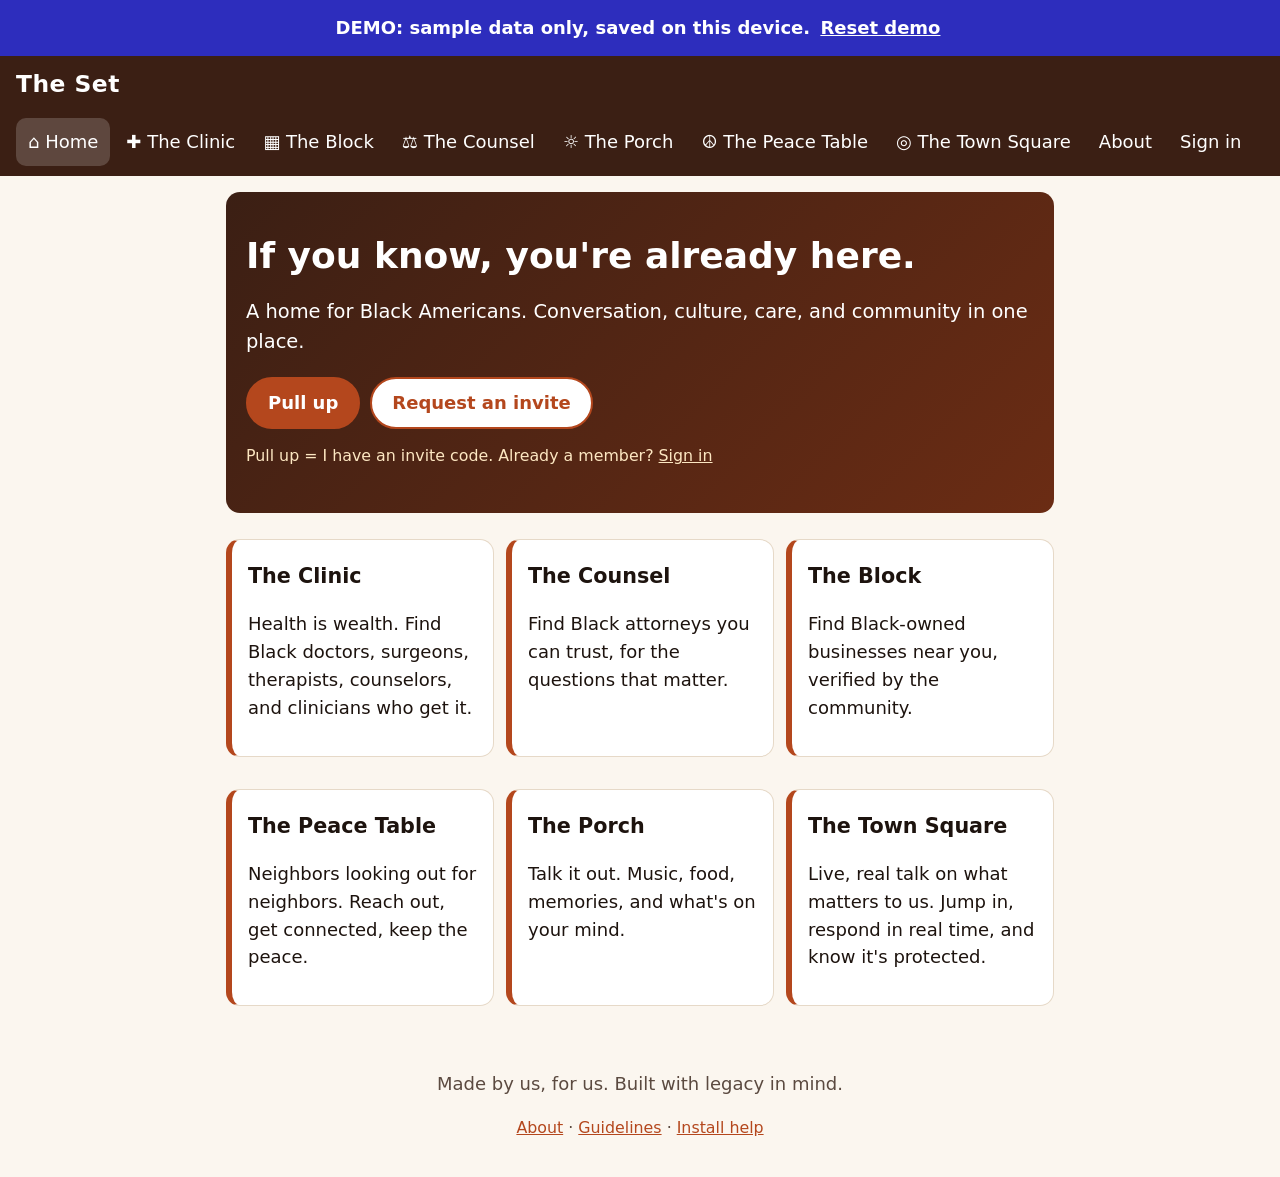
==== index.html @ 63e3b4ee "The Set v1: invite-only PWA (demo mode, Supabase schema with RLS)" ====
<!doctype html>
<html lang="en">
<head>
<meta charset="utf-8">
<meta name="viewport" content="width=device-width, initial-scale=1, viewport-fit=cover">
<title>The Set</title>
<meta name="description" content="If you know, you're already here.">
<meta name="theme-color" content="#3b1f14">
<meta name="robots" content="noindex">
<link rel="manifest" href="manifest.webmanifest">
<link rel="icon" href="icons/icon.svg" type="image/svg+xml">
<link rel="apple-touch-icon" href="icons/icon-192.png">
<meta name="apple-mobile-web-app-capable" content="yes">
<meta name="apple-mobile-web-app-title" content="The Set">
<link rel="stylesheet" href="styles.css">
</head>
<body>
<a class="skip" href="#view">Skip to content</a>
<div id="demobar" class="demobar" role="status" hidden></div>
<header class="topbar"><a class="brand" href="#/home">The Set</a><nav id="topnav" aria-label="Main"></nav></header>
<main id="view" tabindex="-1"><p>Loading…</p></main>
<footer class="foot"><p>Made by us, for us. Built with legacy in mind.</p><p class="small"><a href="#/about">About</a> · <a href="#/guidelines">Guidelines</a> · <a href="#/install">Install help</a></p></footer>
<div id="nudge" class="nudge" role="dialog" aria-label="Add to home screen" hidden></div>
<div id="toast" class="toast" role="status" aria-live="polite" hidden></div>
<nav id="bottombar" class="bottombar" aria-label="Main (phone)"></nav>
<noscript>The Set needs JavaScript turned on.</noscript>
<script type="module" src="app.js"></script>
</body>
</html>
---- styles.css ----
/* Placeholder palette: warm and high-contrast. Content & Culture will refine. */
:root { --bg:#fbf6ef; --ink:#1d130e; --card:#fff; --brand:#3b1f14; --accent:#b4471d; --gold:#e0a526; --muted:#5b4a40; --line:#e6d9c8; --ok:#1f6b3a;
  --r:14px; font-size:18px; }
* { box-sizing:border-box; }
body { margin:0; background:var(--bg); color:var(--ink); font:1rem/1.55 system-ui,-apple-system,"Segoe UI",Roboto,sans-serif; padding-bottom:84px; }
a { color:var(--accent); } a:focus-visible, button:focus-visible, input:focus-visible, select:focus-visible, textarea:focus-visible { outline:3px solid var(--gold); outline-offset:2px; }
h1 { font-size:1.6rem; line-height:1.2; margin:.4em 0; } h2 { font-size:1.15rem; margin:.2em 0; }
main { max-width:860px; margin:0 auto; padding:16px; outline:none; }
.skip { position:absolute; left:-999px; } .skip:focus { left:8px; top:8px; background:#fff; padding:8px; z-index:9; }
.topbar { background:var(--brand); color:#fff; padding:10px 16px; display:flex; align-items:center; gap:16px; flex-wrap:wrap; }
.brand { color:#fff; font-weight:800; font-size:1.3rem; text-decoration:none; letter-spacing:.02em; }
#topnav { display:none; gap:4px; flex-wrap:wrap; }
.navlink { color:inherit; text-decoration:none; padding:10px 12px; border-radius:10px; background:none; border:0; font:inherit; cursor:pointer; min-height:44px; text-align:left; }
#topnav .navlink { color:#fff; } #topnav .navlink[aria-current=page] { background:rgba(255,255,255,.18); }
.bottombar { position:fixed; bottom:0; left:0; right:0; background:var(--brand); display:grid; grid-template-columns:repeat(5,1fr); padding-bottom:env(safe-area-inset-bottom); z-index:5; }
.bottombar a { color:#fff; text-decoration:none; display:flex; flex-direction:column; align-items:center; padding:8px 2px; min-height:60px; font-size:.78rem; }
.bottombar a span { font-size:1.3rem; } .bottombar a[aria-current=page] { background:rgba(255,255,255,.18); color:var(--gold); }
@media (min-width:900px) { #topnav { display:flex; } .bottombar { display:none; } body { padding-bottom:0; } }
.hero { background:linear-gradient(135deg,var(--brand),#6b2c14); color:#fff; border-radius:var(--r); padding:28px 20px; margin-bottom:16px; }
.hero h1 { font-size:2rem; } .hero .small, .hero a:not(.btn) { color:#fde7c2; }
.lead { font-size:1.08rem; } .small { font-size:.88rem; color:var(--muted); } .hero .small { color:#fde7c2; }
.grid { display:grid; gap:12px; grid-template-columns:repeat(auto-fit,minmax(240px,1fr)); }
.card { background:var(--card); border:1px solid var(--line); border-radius:var(--r); padding:16px; margin:10px 0; }
a.card.block { display:block; color:var(--ink); text-decoration:none; border-left:6px solid var(--accent); } a.card.block:hover { border-color:var(--gold); }
.list { display:flex; flex-direction:column; gap:4px; } .list > .navlink { background:var(--card); border:1px solid var(--line); color:var(--ink); }
.row { display:flex; gap:10px; flex-wrap:wrap; margin:10px 0; }
.btn { display:inline-flex; align-items:center; justify-content:center; min-height:48px; padding:10px 20px; border-radius:999px; border:2px solid var(--accent); background:var(--accent); color:#fff; font:inherit; font-weight:700; text-decoration:none; cursor:pointer; }
.btn.alt { background:#fff; color:var(--accent); } .btn.small { min-height:44px; padding:6px 14px; font-size:.92rem; }
.linkbtn { background:none; border:0; color:var(--accent); font:inherit; text-decoration:underline; cursor:pointer; padding:8px 4px; min-height:44px; }
.form label { display:block; margin:10px 0; font-weight:600; } .form label.check { font-weight:400; display:flex; gap:10px; align-items:center; }
input, select, textarea { display:block; width:100%; font:inherit; padding:12px; border:2px solid #b9a693; border-radius:10px; background:#fff; color:var(--ink); margin-top:4px; min-height:48px; }
input[type=checkbox] { width:24px; height:24px; min-height:0; margin:0; }
.filters { display:grid; gap:8px; grid-template-columns:1fr 1fr; } .filters .wide { grid-column:1/-1; } .filters label { font-weight:600; }
.note { background:#fff4e0; border-left:5px solid var(--gold); padding:10px 12px; border-radius:8px; }
.protect { font-weight:700; color:var(--brand); }
.badge { background:var(--ok); color:#fff; padding:3px 10px; border-radius:999px; font-size:.85rem; margin-right:6px; }
.tag { display:inline-block; background:#efe4d6; color:var(--ink); padding:2px 10px; border-radius:999px; font-size:.82rem; margin-right:6px; } .tag.warn { background:#ffe0d0; }
.meta { color:var(--muted); margin:0; } .contact { font-weight:600; }
.error { color:#a10f0f; font-weight:700; } .demo-hint { background:#eef; padding:8px; border-radius:8px; }
.comment { background:var(--card); border:1px solid var(--line); border-radius:var(--r); padding:12px 14px; margin:8px 0; }
.comment .body { white-space:pre-wrap; overflow-wrap:anywhere; margin:.3em 0; } .comment.muted { opacity:.6; border-style:dashed; }
.replies { border-left:3px solid var(--line); margin-left:8px; padding-left:10px; } .actions { display:flex; gap:8px; }
.rules li { margin:.4em 0; }
.tabs { display:flex; gap:6px; flex-wrap:wrap; } .tabs a { padding:10px 12px; border-radius:10px; background:#efe4d6; color:var(--ink); text-decoration:none; } .tabs a[aria-current=page] { background:var(--brand); color:#fff; }
.code { font-family:ui-monospace,monospace; letter-spacing:.06em; }
.copybox textarea { font-size:.95rem; }
.demobar { background:#2d2dbd; color:#fff; text-align:center; padding:6px; font-weight:700; } .demobar .linkbtn { color:#fff; min-height:0; }
.nudge { position:fixed; left:12px; right:12px; bottom:92px; background:#fff; border:2px solid var(--brand); border-radius:var(--r); padding:12px 16px; z-index:6; max-width:520px; margin:0 auto; box-shadow:0 6px 24px rgba(0,0,0,.2); }
.toast { position:fixed; left:50%; transform:translateX(-50%); bottom:96px; background:var(--ink); color:#fff; padding:12px 18px; border-radius:12px; z-index:7; max-width:90vw; }
.foot { text-align:center; padding:20px 16px; color:var(--muted); }
@media (prefers-reduced-motion:reduce) { * { scroll-behavior:auto !important; } }
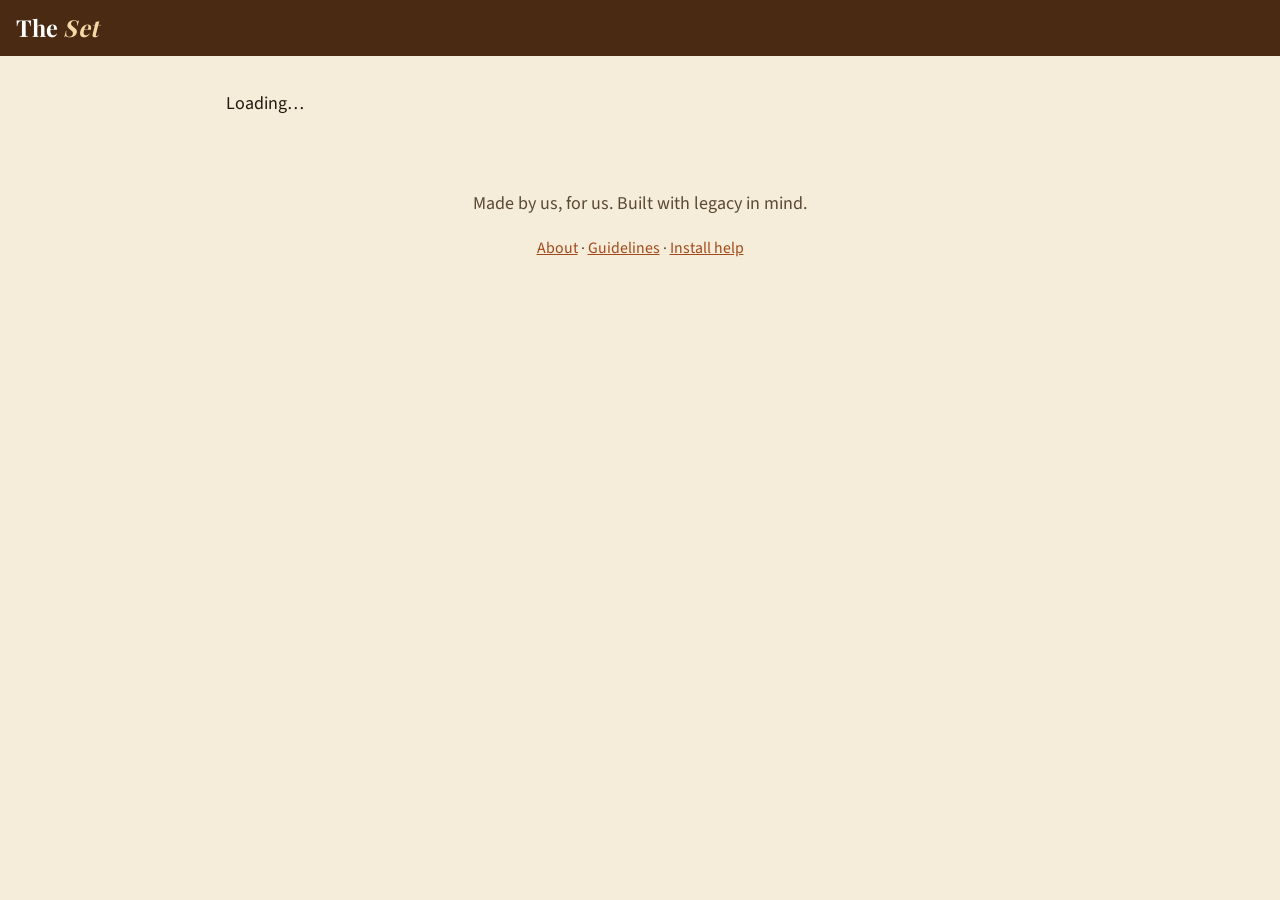
==== commit 6a561910: "Visual refresh: Harvest + Heritage, section scenes; sw v25" ====
--- a/index.html
+++ b/index.html
@@ -5,7 +5,7 @@
 <meta name="viewport" content="width=device-width, initial-scale=1, viewport-fit=cover">
 <title>The Set</title>
 <meta name="description" content="If you know, you're already here.">
-<meta name="theme-color" content="#3b1f14">
+<meta name="theme-color" content="#4a2a12">
 <meta name="robots" content="noindex">
 <link rel="manifest" href="manifest.webmanifest">
 <link rel="icon" href="icons/icon.svg" type="image/svg+xml">
@@ -17,7 +17,7 @@
 <body>
 <a class="skip" href="#view">Skip to content</a>
 <div id="demobar" class="demobar" role="status" hidden></div>
-<header class="topbar"><a class="brand" href="#/home">The Set</a><nav id="topnav" aria-label="Main"></nav></header>
+<header class="topbar"><a class="brand" href="#/home">The <em>Set</em></a><nav id="topnav" aria-label="Main"></nav></header>
 <main id="view" tabindex="-1"><p>Loading…</p></main>
 <footer class="foot"><p>Made by us, for us. Built with legacy in mind.</p><p class="small"><a href="#/about">About</a> · <a href="#/guidelines">Guidelines</a> · <a href="#/install">Install help</a></p></footer>
 <div id="nudge" class="nudge" role="dialog" aria-label="Add to home screen" hidden></div>
--- a/styles.css
+++ b/styles.css
@@ -39,7 +39,9 @@
 .error { color:#a10f0f; font-weight:700; } .demo-hint { background:#eef; padding:8px; border-radius:8px; }
 .comment { background:var(--card); border:1px solid var(--line); border-radius:var(--r); padding:12px 14px; margin:8px 0; }
 .comment .body { white-space:pre-wrap; overflow-wrap:anywhere; margin:.3em 0; } .comment.muted { opacity:.6; border-style:dashed; }
-.replies { border-left:3px solid var(--line); margin-left:8px; padding-left:10px; } .actions { display:flex; gap:8px; }
+.replies { border-left:3px solid var(--accent, #b5651d); margin:10px 0 0 6px; padding-left:12px; }
+.replies .comment { background:transparent; border:none; border-top:1px dashed var(--line); border-radius:0; padding:8px 0 4px; margin:0; }
+.replies .comment:first-child { border-top:none; } .replytag { font-size:.85em; opacity:.75; margin-right:4px; } .actions { display:flex; gap:8px; }
 .rules li { margin:.4em 0; }
 .tabs { display:flex; gap:6px; flex-wrap:wrap; } .tabs a { padding:10px 12px; border-radius:10px; background:#efe4d6; color:var(--ink); text-decoration:none; } .tabs a[aria-current=page] { background:var(--brand); color:#fff; }
 .code { font-family:ui-monospace,monospace; letter-spacing:.06em; }
@@ -49,3 +51,78 @@
 .toast { position:fixed; left:50%; transform:translateX(-50%); bottom:96px; background:var(--ink); color:#fff; padding:12px 18px; border-radius:12px; z-index:7; max-width:90vw; }
 .foot { text-align:center; padding:20px 16px; color:var(--muted); }
 @media (prefers-reduced-motion:reduce) { * { scroll-behavior:auto !important; } }
+.comment img.photo, .card img.photo { display:block; max-width:min(100%,320px); max-height:320px; height:auto; border-radius:10px; margin:.4em 0; background:#efe4d6; object-fit:cover; }
+#photoprev img { display:block; max-width:160px; max-height:160px; border-radius:10px; margin-top:8px; }
+.photopick { margin:8px 0; } .photopick label.btn { display:inline-flex; font-weight:700; margin:0; }
+.status .stats { list-style:none; padding:0; margin:.4em 0; display:grid; grid-template-columns:repeat(auto-fit,minmax(200px,1fr)); gap:4px 12px; }
+a.card.block.corner { border-left-color:var(--ok); background:#f2f8f3; } .note.safety { border-left:4px solid var(--ok); padding-left:10px; } h2.group { margin-top:24px; }
+.sub { margin:-6px 0 8px; font-weight:600; color:var(--ok); }
+/* ---------- Section themes: shared cream base; each section changes only accent, one line icon, and header strip ---------- */
+.sec-head { position:relative; display:flex; align-items:center; gap:12px; color:#fff; background:var(--brand); border-radius:var(--r); padding:18px 16px; margin:4px 0 14px; }
+.sec-head h1 { margin:0; font-size:1.75rem; } .sec-icon { width:36px; height:36px; flex:none; }
+.blockhead { display:flex; align-items:center; gap:8px; } .blockhead .sec-icon { width:26px; height:26px; color:var(--accent); }
+.theme-clinic { --accent:#1f5f56; } .sec-head.theme-clinic { background:#1f5f56; }
+.theme-counsel { --accent:#1b2a4a; } .sec-head.theme-counsel { background:#1b2a4a; border-bottom:4px solid #c9a227; } .sec-head.theme-counsel .sec-icon { color:#e3c463; }
+.theme-counsel h1, .theme-counsel h2 { font-family:Georgia,"Iowan Old Style","Times New Roman",serif; }
+.theme-classroom { --accent:#1e4d34; } .sec-head.theme-classroom { background:#21392c; border:3px dashed rgba(255,255,255,.55); }
+.sec-head.theme-classroom h1 { font-family:"Segoe Print","Bradley Hand","Marker Felt","Chalkboard SE","Comic Sans MS",cursive; letter-spacing:.01em; }
+.theme-block { --accent:#8a4b08; } .sec-head.theme-block { background:radial-gradient(circle at 88% 30%,rgba(242,181,68,.35),transparent 38%),linear-gradient(180deg,#2a2340,#4a3050); }
+.sec-head.theme-block .sec-icon { color:#f2c46a; } .theme-block .listing { box-shadow:inset 4px 0 0 #f2b544; }
+.theme-peace { --accent:#5c4630; } .sec-head.theme-peace { background:#5c4630; }
+.theme-porch { --accent:#8a4b08; } .sec-head.theme-porch { background:linear-gradient(180deg,#6e3d0c,#8a4b08); } .sec-head.theme-porch .sec-icon { color:#ffd27a; }
+.theme-square { --accent:#9a2c1f; } .sec-head.theme-square { background:#8a2a1c; }
+.live { position:absolute; top:10px; right:12px; font-size:.8rem; font-weight:700; display:flex; align-items:center; gap:6px; }
+.live .dot { width:9px; height:9px; border-radius:50%; background:#7ee08f; }
+@media (prefers-reduced-motion:no-preference) { .live .dot { animation:livepulse 2.4s ease-in-out infinite; } }
+@keyframes livepulse { 50% { opacity:.45; } }
+.theme-corner { --accent:#1e4d34; } .sec-head.theme-corner { background:radial-gradient(circle at 92% 50%,transparent 26px,rgba(255,255,255,.14) 27px,rgba(255,255,255,.14) 29px,transparent 30px),#2b4a3a; }
+.theme-corner .note.safety { background:#fff6e6; border-left-color:#1e4d34; }
+/* Home "What's happening" strip: text only, shared cream base */
+.happening h3 { margin:16px 0 6px; } .hap-item { display:block; color:var(--ink); text-decoration:none; padding:10px 0; border-top:1px solid rgba(0,0,0,.08); }
+.hap-item p { margin:4px 0; } .hap-item .tag { font-size:.8em; }
+.tbody { white-space:pre-line; }
+.linkbtn.like { text-decoration:none; } .linkbtn.like.on { font-weight:700; }
+.countbadge { display:inline-block; min-width:1.3em; padding:0 .35em; border-radius:999px; background:#c0392b; color:#fff; font-size:.75em; font-weight:700; text-align:center; line-height:1.3em; }
+/* Ticker */
+.ticker .tickline { margin:6px 0; min-height:1.5em; white-space:nowrap; overflow:hidden; text-overflow:ellipsis; }
+.ticker .dots { display:flex; gap:6px; } .ticker .dot { width:12px; height:12px; padding:0; border-radius:50%; border:1px solid var(--ink); background:transparent; cursor:pointer; }
+.ticker .dot[aria-current="true"] { background:var(--ink); } .ticklist { margin:6px 0; padding-left:1.2em; }
+/* Profile cards + photos */
+.avatar{display:inline-flex;align-items:center;justify-content:center;border-radius:50%;object-fit:cover;background:#e8e2d6;color:#333;font-weight:700;flex:none;vertical-align:middle}
+.avatar.sm{width:24px;height:24px;font-size:.65rem;margin-right:.35rem}
+.avatar.big{width:72px;height:72px;font-size:1.4rem;margin-right:.75rem}
+.linkbtn.who{display:inline-flex;align-items:center;padding:0;text-decoration:none}
+.profilecard .row{align-items:center}
+.avatarnow{display:flex;align-items:center;gap:.5rem;flex-wrap:wrap}
+.tickmini { margin:6px 0; white-space:nowrap; overflow:hidden; text-overflow:ellipsis; }
+/* ========== v25 visual refresh: Harvest colors + Heritage headings (approved). Self-hosted OFL fonts (see fonts/OFL-*.txt). ========== */
+@font-face { font-family:'Playfair Display'; font-style:normal; font-weight:400 900; font-display:swap; src:url(fonts/playfair-display-latin.woff2) format('woff2'); }
+@font-face { font-family:'Source Sans 3'; font-style:normal; font-weight:200 900; font-display:swap; src:url(fonts/source-sans-3-latin.woff2) format('woff2'); }
+:root { --bg:#f5ecd9; --ink:#22180e; --card:#fffdf6; --brand:#4a2a12; --accent:#a14a1c; --muted:#5a4a33; --line:#e3d3b8;
+  --serif:'Playfair Display',Georgia,'Times New Roman',serif; --sans:'Source Sans 3',system-ui,-apple-system,'Segoe UI',Roboto,sans-serif; }
+body { font-family:var(--sans); }
+h1, h2, .brand, .hero h1, .sec-head h1 { font-family:var(--serif); font-weight:700; letter-spacing:.005em; }
+h2 { font-weight:600; }
+.brand em { font-style:italic; color:#f3d9a8; }
+.card, .comment { box-shadow:0 1px 2px rgba(74,42,18,.06),0 4px 14px rgba(74,42,18,.07); }
+.hero { background:#a14a1c; }
+/* Scene art: full width, original aspect ratio (height:auto), never cropped; text follows below. */
+.scene { margin:0 0 12px; border-radius:var(--r); overflow:hidden; background:#e8dcc4; aspect-ratio:16/9; }
+.scene img { display:block; width:100%; height:auto; aspect-ratio:16/9; }
+.scene + .sec-head, .scene + .hero { margin-top:0; }
+/* Harvest section colors (all white-on-color pairs ≥4.5:1, see report). Headers are opaque. */
+.theme-porch { --accent:#a3561a; } .sec-head.theme-porch { background:#a3561a; } .sec-head.theme-porch .sec-icon { color:#fff; }
+.theme-square { --accent:#8c3a20; } .sec-head.theme-square { background:#8c3a20; }
+.theme-block { --accent:#55661f; } .sec-head.theme-block { background:#55661f; } .sec-head.theme-block .sec-icon { color:#fff; } .theme-block .listing { box-shadow:inset 4px 0 0 #55661f; }
+.theme-clinic { --accent:#2c6a5a; } .sec-head.theme-clinic { background:#2c6a5a; }
+.theme-classroom { --accent:#8a5a10; } .sec-head.theme-classroom { background:#8a5a10; border:0; } .sec-head.theme-classroom h1 { font-family:var(--serif); letter-spacing:.005em; }
+.theme-peace { --accent:#35597a; } .sec-head.theme-peace { background:#35597a; }
+.theme-counsel { --accent:#3c3f78; } .sec-head.theme-counsel { background:#3c3f78; border-bottom:0; } .sec-head.theme-counsel .sec-icon { color:#fff; } .theme-counsel h1, .theme-counsel h2 { font-family:var(--serif); }
+/* The Circle: calm. Plain sage, no pattern, no shadow, no motion. */
+.theme-corner { --accent:#5e6e66; } .sec-head.theme-corner { background:#5e6e66; } a.card.block.corner { border-left-color:#5e6e66; background:#f3f5f2; }
+.theme-corner .card, .theme-corner .comment { box-shadow:none; } .theme-corner * { transition:none !important; animation:none !important; }
+@media (prefers-reduced-motion:reduce) { *, *::before, *::after { animation:none !important; transition:none !important; } }
+/* Focus ring readable on cream and on the dark top/bottom bars: dark outline + white halo. */
+a:focus-visible, button:focus-visible, input:focus-visible, select:focus-visible, textarea:focus-visible { outline:3px solid var(--ink); outline-offset:2px; box-shadow:0 0 0 5px #fff; }
+/* Nested replies stay visually attached to their parent card: no card shadow. */
+.replies .comment { box-shadow:none; }
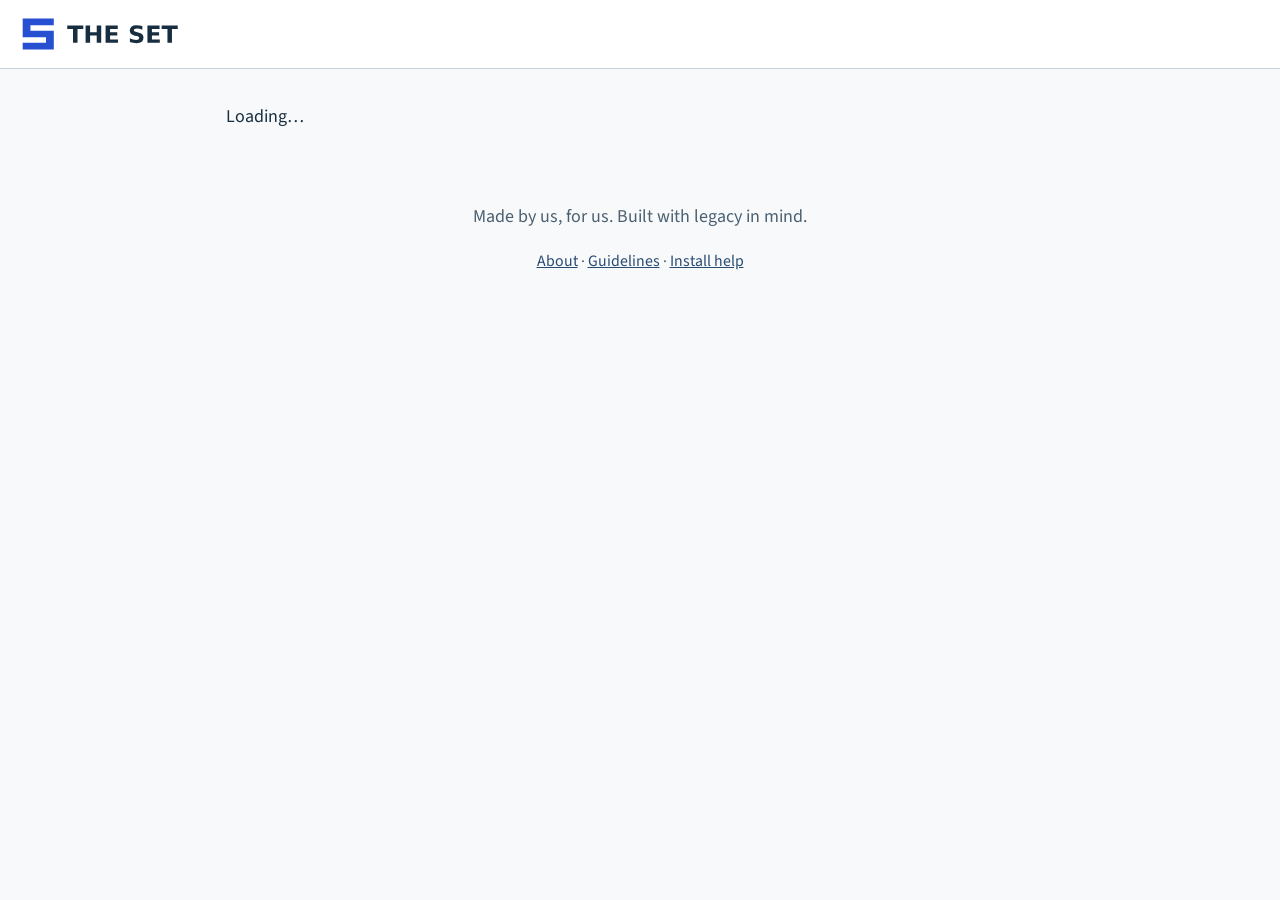
==== commit 6952789a: "Refresh The Set identity, section themes and realistic scenes; sw v26" ====
--- a/index.html
+++ b/index.html
@@ -5,7 +5,7 @@
 <meta name="viewport" content="width=device-width, initial-scale=1, viewport-fit=cover">
 <title>The Set</title>
 <meta name="description" content="If you know, you're already here.">
-<meta name="theme-color" content="#4a2a12">
+<meta name="theme-color" content="#192f40">
 <meta name="robots" content="noindex">
 <link rel="manifest" href="manifest.webmanifest">
 <link rel="icon" href="icons/icon.svg" type="image/svg+xml">
@@ -17,7 +17,7 @@
 <body>
 <a class="skip" href="#view">Skip to content</a>
 <div id="demobar" class="demobar" role="status" hidden></div>
-<header class="topbar"><a class="brand" href="#/home">The <em>Set</em></a><nav id="topnav" aria-label="Main"></nav></header>
+<header class="topbar"><a class="brand" href="#/home" aria-label="The Set home"><img src="icons/logo.svg" alt="The Set" width="220" height="56"></a><nav id="topnav" aria-label="Main"></nav></header>
 <main id="view" tabindex="-1"><p>Loading…</p></main>
 <footer class="foot"><p>Made by us, for us. Built with legacy in mind.</p><p class="small"><a href="#/about">About</a> · <a href="#/guidelines">Guidelines</a> · <a href="#/install">Install help</a></p></footer>
 <div id="nudge" class="nudge" role="dialog" aria-label="Add to home screen" hidden></div>
--- a/styles.css
+++ b/styles.css
@@ -1,6 +1,6 @@
-/* Placeholder palette: warm and high-contrast. Content & Culture will refine. */
-:root { --bg:#fbf6ef; --ink:#1d130e; --card:#fff; --brand:#3b1f14; --accent:#b4471d; --gold:#e0a526; --muted:#5b4a40; --line:#e6d9c8; --ok:#1f6b3a;
-  --r:14px; font-size:18px; }
+/* Shared light surfaces and section-specific identities. */
+:root { --bg:#f7f9fb; --ink:#192f40; --card:#fff; --brand:#192f40; --accent:#284b72; --gold:#91b4ff; --muted:#4b6070; --line:#c6d1dc; --ok:#1c6541;
+  --r:4px; font-size:18px; }
 * { box-sizing:border-box; }
 body { margin:0; background:var(--bg); color:var(--ink); font:1rem/1.55 system-ui,-apple-system,"Segoe UI",Roboto,sans-serif; padding-bottom:84px; }
 a { color:var(--accent); } a:focus-visible, button:focus-visible, input:focus-visible, select:focus-visible, textarea:focus-visible { outline:3px solid var(--gold); outline-offset:2px; }
@@ -24,26 +24,26 @@
 a.card.block { display:block; color:var(--ink); text-decoration:none; border-left:6px solid var(--accent); } a.card.block:hover { border-color:var(--gold); }
 .list { display:flex; flex-direction:column; gap:4px; } .list > .navlink { background:var(--card); border:1px solid var(--line); color:var(--ink); }
 .row { display:flex; gap:10px; flex-wrap:wrap; margin:10px 0; }
-.btn { display:inline-flex; align-items:center; justify-content:center; min-height:48px; padding:10px 20px; border-radius:999px; border:2px solid var(--accent); background:var(--accent); color:#fff; font:inherit; font-weight:700; text-decoration:none; cursor:pointer; }
+.btn { display:inline-flex; align-items:center; justify-content:center; min-height:48px; padding:10px 20px; border-radius:4px; border:2px solid var(--accent); background:var(--accent); color:#fff; font:inherit; font-weight:700; text-decoration:none; cursor:pointer; }
 .btn.alt { background:#fff; color:var(--accent); } .btn.small { min-height:44px; padding:6px 14px; font-size:.92rem; }
 .linkbtn { background:none; border:0; color:var(--accent); font:inherit; text-decoration:underline; cursor:pointer; padding:8px 4px; min-height:44px; }
 .form label { display:block; margin:10px 0; font-weight:600; } .form label.check { font-weight:400; display:flex; gap:10px; align-items:center; }
-input, select, textarea { display:block; width:100%; font:inherit; padding:12px; border:2px solid #b9a693; border-radius:10px; background:#fff; color:var(--ink); margin-top:4px; min-height:48px; }
+input, select, textarea { display:block; width:100%; font:inherit; padding:12px; border:2px solid #798da0; border-radius:10px; background:#fff; color:var(--ink); margin-top:4px; min-height:48px; }
 input[type=checkbox] { width:24px; height:24px; min-height:0; margin:0; }
 .filters { display:grid; gap:8px; grid-template-columns:1fr 1fr; } .filters .wide { grid-column:1/-1; } .filters label { font-weight:600; }
 .note { background:#fff4e0; border-left:5px solid var(--gold); padding:10px 12px; border-radius:8px; }
 .protect { font-weight:700; color:var(--brand); }
 .badge { background:var(--ok); color:#fff; padding:3px 10px; border-radius:999px; font-size:.85rem; margin-right:6px; }
-.tag { display:inline-block; background:#efe4d6; color:var(--ink); padding:2px 10px; border-radius:999px; font-size:.82rem; margin-right:6px; } .tag.warn { background:#ffe0d0; }
+.tag { display:inline-block; background:#edf2f7; color:var(--ink); padding:2px 10px; border-radius:999px; font-size:.82rem; margin-right:6px; } .tag.warn { background:#ffe0d0; }
 .meta { color:var(--muted); margin:0; } .contact { font-weight:600; }
 .error { color:#a10f0f; font-weight:700; } .demo-hint { background:#eef; padding:8px; border-radius:8px; }
 .comment { background:var(--card); border:1px solid var(--line); border-radius:var(--r); padding:12px 14px; margin:8px 0; }
 .comment .body { white-space:pre-wrap; overflow-wrap:anywhere; margin:.3em 0; } .comment.muted { opacity:.6; border-style:dashed; }
 .replies { border-left:3px solid var(--accent, #b5651d); margin:10px 0 0 6px; padding-left:12px; }
 .replies .comment { background:transparent; border:none; border-top:1px dashed var(--line); border-radius:0; padding:8px 0 4px; margin:0; }
-.replies .comment:first-child { border-top:none; } .replytag { font-size:.85em; opacity:.75; margin-right:4px; } .actions { display:flex; gap:8px; }
+.replies .comment:first-child { border-top:none; } .replytag { font-size:.85em; opacity:.75; margin-right:4px; } .actions { display:flex; gap:8px; flex-wrap:wrap; }
 .rules li { margin:.4em 0; }
-.tabs { display:flex; gap:6px; flex-wrap:wrap; } .tabs a { padding:10px 12px; border-radius:10px; background:#efe4d6; color:var(--ink); text-decoration:none; } .tabs a[aria-current=page] { background:var(--brand); color:#fff; }
+.tabs { display:flex; gap:6px; flex-wrap:wrap; } .tabs a { padding:10px 12px; border-radius:10px; background:#edf2f7; color:var(--ink); text-decoration:none; } .tabs a[aria-current=page] { background:var(--brand); color:#fff; }
 .code { font-family:ui-monospace,monospace; letter-spacing:.06em; }
 .copybox textarea { font-size:.95rem; }
 .demobar { background:#2d2dbd; color:#fff; text-align:center; padding:6px; font-weight:700; } .demobar .linkbtn { color:#fff; min-height:0; }
@@ -51,7 +51,7 @@
 .toast { position:fixed; left:50%; transform:translateX(-50%); bottom:96px; background:var(--ink); color:#fff; padding:12px 18px; border-radius:12px; z-index:7; max-width:90vw; }
 .foot { text-align:center; padding:20px 16px; color:var(--muted); }
 @media (prefers-reduced-motion:reduce) { * { scroll-behavior:auto !important; } }
-.comment img.photo, .card img.photo { display:block; max-width:min(100%,320px); max-height:320px; height:auto; border-radius:10px; margin:.4em 0; background:#efe4d6; object-fit:cover; }
+.comment img.photo, .card img.photo { display:block; max-width:min(100%,320px); max-height:320px; height:auto; border-radius:10px; margin:.4em 0; background:#edf2f7; object-fit:cover; }
 #photoprev img { display:block; max-width:160px; max-height:160px; border-radius:10px; margin-top:8px; }
 .photopick { margin:8px 0; } .photopick label.btn { display:inline-flex; font-weight:700; margin:0; }
 .status .stats { list-style:none; padding:0; margin:.4em 0; display:grid; grid-template-columns:repeat(auto-fit,minmax(200px,1fr)); gap:4px 12px; }
@@ -61,22 +61,10 @@
 .sec-head { position:relative; display:flex; align-items:center; gap:12px; color:#fff; background:var(--brand); border-radius:var(--r); padding:18px 16px; margin:4px 0 14px; }
 .sec-head h1 { margin:0; font-size:1.75rem; } .sec-icon { width:36px; height:36px; flex:none; }
 .blockhead { display:flex; align-items:center; gap:8px; } .blockhead .sec-icon { width:26px; height:26px; color:var(--accent); }
-.theme-clinic { --accent:#1f5f56; } .sec-head.theme-clinic { background:#1f5f56; }
-.theme-counsel { --accent:#1b2a4a; } .sec-head.theme-counsel { background:#1b2a4a; border-bottom:4px solid #c9a227; } .sec-head.theme-counsel .sec-icon { color:#e3c463; }
-.theme-counsel h1, .theme-counsel h2 { font-family:Georgia,"Iowan Old Style","Times New Roman",serif; }
-.theme-classroom { --accent:#1e4d34; } .sec-head.theme-classroom { background:#21392c; border:3px dashed rgba(255,255,255,.55); }
-.sec-head.theme-classroom h1 { font-family:"Segoe Print","Bradley Hand","Marker Felt","Chalkboard SE","Comic Sans MS",cursive; letter-spacing:.01em; }
-.theme-block { --accent:#8a4b08; } .sec-head.theme-block { background:radial-gradient(circle at 88% 30%,rgba(242,181,68,.35),transparent 38%),linear-gradient(180deg,#2a2340,#4a3050); }
-.sec-head.theme-block .sec-icon { color:#f2c46a; } .theme-block .listing { box-shadow:inset 4px 0 0 #f2b544; }
-.theme-peace { --accent:#5c4630; } .sec-head.theme-peace { background:#5c4630; }
-.theme-porch { --accent:#8a4b08; } .sec-head.theme-porch { background:linear-gradient(180deg,#6e3d0c,#8a4b08); } .sec-head.theme-porch .sec-icon { color:#ffd27a; }
-.theme-square { --accent:#9a2c1f; } .sec-head.theme-square { background:#8a2a1c; }
 .live { position:absolute; top:10px; right:12px; font-size:.8rem; font-weight:700; display:flex; align-items:center; gap:6px; }
 .live .dot { width:9px; height:9px; border-radius:50%; background:#7ee08f; }
 @media (prefers-reduced-motion:no-preference) { .live .dot { animation:livepulse 2.4s ease-in-out infinite; } }
 @keyframes livepulse { 50% { opacity:.45; } }
-.theme-corner { --accent:#1e4d34; } .sec-head.theme-corner { background:radial-gradient(circle at 92% 50%,transparent 26px,rgba(255,255,255,.14) 27px,rgba(255,255,255,.14) 29px,transparent 30px),#2b4a3a; }
-.theme-corner .note.safety { background:#fff6e6; border-left-color:#1e4d34; }
 /* Home "What's happening" strip: text only, shared cream base */
 .happening h3 { margin:16px 0 6px; } .hap-item { display:block; color:var(--ink); text-decoration:none; padding:10px 0; border-top:1px solid rgba(0,0,0,.08); }
 .hap-item p { margin:4px 0; } .hap-item .tag { font-size:.8em; }
@@ -88,41 +76,55 @@
 .ticker .dots { display:flex; gap:6px; } .ticker .dot { width:12px; height:12px; padding:0; border-radius:50%; border:1px solid var(--ink); background:transparent; cursor:pointer; }
 .ticker .dot[aria-current="true"] { background:var(--ink); } .ticklist { margin:6px 0; padding-left:1.2em; }
 /* Profile cards + photos */
-.avatar{display:inline-flex;align-items:center;justify-content:center;border-radius:50%;object-fit:cover;background:#e8e2d6;color:#333;font-weight:700;flex:none;vertical-align:middle}
+.avatar{display:inline-flex;align-items:center;justify-content:center;border-radius:50%;object-fit:cover;background:#edf2f7;color:#333;font-weight:700;flex:none;vertical-align:middle}
 .avatar.sm{width:24px;height:24px;font-size:.65rem;margin-right:.35rem}
 .avatar.big{width:72px;height:72px;font-size:1.4rem;margin-right:.75rem}
 .linkbtn.who{display:inline-flex;align-items:center;padding:0;text-decoration:none}
 .profilecard .row{align-items:center}
 .avatarnow{display:flex;align-items:center;gap:.5rem;flex-wrap:wrap}
 .tickmini { margin:6px 0; white-space:nowrap; overflow:hidden; text-overflow:ellipsis; }
-/* ========== v25 visual refresh: Harvest colors + Heritage headings (approved). Self-hosted OFL fonts (see fonts/OFL-*.txt). ========== */
-@font-face { font-family:'Playfair Display'; font-style:normal; font-weight:400 900; font-display:swap; src:url(fonts/playfair-display-latin.woff2) format('woff2'); }
+/* v26: selected Linked S identity, realistic scenes, crisp shared typography. */
 @font-face { font-family:'Source Sans 3'; font-style:normal; font-weight:200 900; font-display:swap; src:url(fonts/source-sans-3-latin.woff2) format('woff2'); }
-:root { --bg:#f5ecd9; --ink:#22180e; --card:#fffdf6; --brand:#4a2a12; --accent:#a14a1c; --muted:#5a4a33; --line:#e3d3b8;
-  --serif:'Playfair Display',Georgia,'Times New Roman',serif; --sans:'Source Sans 3',system-ui,-apple-system,'Segoe UI',Roboto,sans-serif; }
+:root { --sans:'Source Sans 3',system-ui,-apple-system,'Segoe UI',Roboto,sans-serif; --panel:#edf3fa; }
 body { font-family:var(--sans); }
-h1, h2, .brand, .hero h1, .sec-head h1 { font-family:var(--serif); font-weight:700; letter-spacing:.005em; }
-h2 { font-weight:600; }
-.brand em { font-style:italic; color:#f3d9a8; }
-.card, .comment { box-shadow:0 1px 2px rgba(74,42,18,.06),0 4px 14px rgba(74,42,18,.07); }
-.hero { background:#a14a1c; }
-/* Scene art: full width, original aspect ratio (height:auto), never cropped; text follows below. */
-.scene { margin:0 0 12px; border-radius:var(--r); overflow:hidden; background:#e8dcc4; aspect-ratio:16/9; }
+h1,h2,.brand,.hero h1,.sec-head h1 { font-family:var(--sans); font-weight:700; letter-spacing:0; }
+.topbar { background:#fff; color:var(--brand); border-bottom:1px solid var(--line); }
+.brand { display:inline-flex; align-items:center; min-height:48px; max-width:100%; }
+.brand img { display:block; width:200px; max-width:100%; height:auto; }
+#topnav .navlink { color:var(--brand); }
+#topnav .navlink[aria-current=page] { background:#edf3fa; box-shadow:inset 0 -3px #2849e8; }
+.navlink,.tabs a,input,select,textarea,.note,.toast { border-radius:4px; }
+.bottombar { background:#192f40; }
+.bottombar a[aria-current=page] { color:#fff; box-shadow:inset 0 3px #91b4ff; }
+.hero { background:#edf3fa; color:#192f40; border-bottom:3px solid #284b72; }
+.hero .small,.hero a:not(.btn) { color:#284b72; }
+.card,.comment { box-shadow:none; }
+.scene { margin:0 0 12px; border-radius:4px; overflow:hidden; background:#edf2f7; aspect-ratio:16/9; }
 .scene img { display:block; width:100%; height:auto; aspect-ratio:16/9; }
-.scene + .sec-head, .scene + .hero { margin-top:0; }
-/* Harvest section colors (all white-on-color pairs ≥4.5:1, see report). Headers are opaque. */
-.theme-porch { --accent:#a3561a; } .sec-head.theme-porch { background:#a3561a; } .sec-head.theme-porch .sec-icon { color:#fff; }
-.theme-square { --accent:#8c3a20; } .sec-head.theme-square { background:#8c3a20; }
-.theme-block { --accent:#55661f; } .sec-head.theme-block { background:#55661f; } .sec-head.theme-block .sec-icon { color:#fff; } .theme-block .listing { box-shadow:inset 4px 0 0 #55661f; }
-.theme-clinic { --accent:#2c6a5a; } .sec-head.theme-clinic { background:#2c6a5a; }
-.theme-classroom { --accent:#8a5a10; } .sec-head.theme-classroom { background:#8a5a10; border:0; } .sec-head.theme-classroom h1 { font-family:var(--serif); letter-spacing:.005em; }
-.theme-peace { --accent:#35597a; } .sec-head.theme-peace { background:#35597a; }
-.theme-counsel { --accent:#3c3f78; } .sec-head.theme-counsel { background:#3c3f78; border-bottom:0; } .sec-head.theme-counsel .sec-icon { color:#fff; } .theme-counsel h1, .theme-counsel h2 { font-family:var(--serif); }
-/* The Circle: calm. Plain sage, no pattern, no shadow, no motion. */
-.theme-corner { --accent:#5e6e66; } .sec-head.theme-corner { background:#5e6e66; } a.card.block.corner { border-left-color:#5e6e66; background:#f3f5f2; }
-.theme-corner .card, .theme-corner .comment { box-shadow:none; } .theme-corner * { transition:none !important; animation:none !important; }
-@media (prefers-reduced-motion:reduce) { *, *::before, *::after { animation:none !important; transition:none !important; } }
-/* Focus ring readable on cream and on the dark top/bottom bars: dark outline + white halo. */
-a:focus-visible, button:focus-visible, input:focus-visible, select:focus-visible, textarea:focus-visible { outline:3px solid var(--ink); outline-offset:2px; box-shadow:0 0 0 5px #fff; }
-/* Nested replies stay visually attached to their parent card: no card shadow. */
+.scene + .sec-head,.scene + .hero { margin-top:0; }
+.sec-head { background:var(--panel); color:var(--accent); border:0; border-bottom:3px solid var(--accent); }
+.sec-head .sec-icon { color:var(--accent); }
+.sub { color:var(--accent); }
+.note,.theme-corner .note.safety { background:#edf3fa; border-left-color:var(--accent); }
+.tag,.tabs a { background:#edf2f7; }
+.theme-block .listing { box-shadow:none; border-left:4px solid var(--accent); }
+a.card.block:hover { border-color:var(--accent); background:var(--panel); }
+a.card.block.corner { border-left-color:#615184; background:#eeebfa; }
+.theme-corner .card,.theme-corner .comment { box-shadow:none; }
+.theme-corner * { transition:none !important; animation:none !important; }
 .replies .comment { box-shadow:none; }
+.live { position:static; margin-left:auto; flex-shrink:0; }
+.live .dot { background:#1c6541; }
+.sec-head { flex-wrap:wrap; }
+.sec-head h1 { overflow-wrap:anywhere; }
+a:focus-visible,button:focus-visible,input:focus-visible,select:focus-visible,textarea:focus-visible { outline:3px solid #192f40; outline-offset:2px; box-shadow:0 0 0 5px #fff; }
+@media (max-width:380px) { main { padding:12px; } .sec-head { gap:8px; padding:14px 12px; } .sec-head h1 { font-size:1.5rem; } .filters { grid-template-columns:1fr; } .grid { grid-template-columns:minmax(0,1fr); } }
+@media (prefers-reduced-motion:reduce) { *,*::before,*::after { animation:none !important; transition:none !important; } }
+.theme-porch, #view:has(.sec-head.theme-porch) { --panel:#ffe5dd; --accent:#a63828; }
+.theme-square, #view:has(.sec-head.theme-square) { --panel:#fff0b8; --accent:#6f5200; }
+.theme-block, #view:has(.sec-head.theme-block) { --panel:#dcefe4; --accent:#1c6541; }
+.theme-clinic, #view:has(.sec-head.theme-clinic) { --panel:#dfeefa; --accent:#205c86; }
+.theme-classroom, #view:has(.sec-head.theme-classroom) { --panel:#e9eddb; --accent:#4c6134; }
+.theme-corner, #view:has(.sec-head.theme-corner) { --panel:#eeebfa; --accent:#615184; }
+.theme-peace, #view:has(.sec-head.theme-peace) { --panel:#eeeae4; --accent:#4e6461; }
+.theme-counsel, #view:has(.sec-head.theme-counsel) { --panel:#e5e9f5; --accent:#414f7e; }
